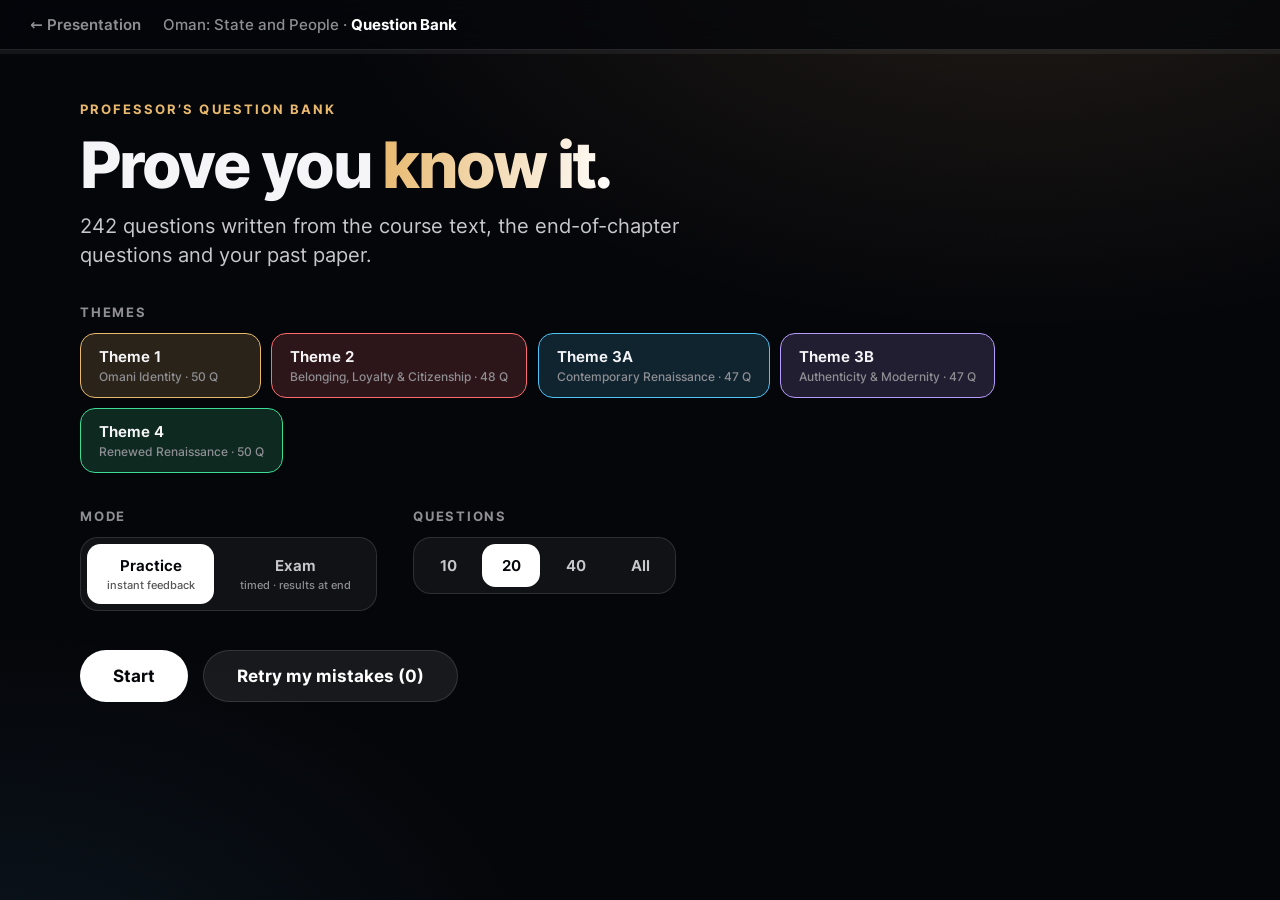
==== quiz.html @ 1a33a6f4 "Interactive Oman: State and People revision deck and question bank Co-Authored-By: Claude Opus 5.5 <" ====
<!doctype html>
<html lang="en">
<head>
<meta charset="utf-8">
<meta name="viewport" content="width=device-width,initial-scale=1">
<title>Oman Question Bank</title>
<meta name="description" content="Interactive MCQ question bank for Oman: State and People (UHE00111) — all themes.">
<link rel="icon" href="data:image/svg+xml,%3Csvg xmlns='http://www.w3.org/2000/svg' viewBox='0 0 64 64'%3E%3Crect width='64' height='64' rx='14' fill='%2305060a'/%3E%3Cpath d='M18 46V20l8 4v22M34 46V18l12 8v20' stroke='%23e8b86d' stroke-width='5' fill='none' stroke-linejoin='round'/%3E%3C/svg%3E">
<link rel="stylesheet" href="css/quiz.css?v=2">
</head>
<body>
<header class="top">
  <a class="back" href="index.html">← Presentation</a>
  <div class="brand">Oman: State and People · <b>Question Bank</b></div>
  <div class="hud" id="hud"></div>
</header>
<div class="bar"><i id="prog"></i></div>

<main id="app">
  <!-- start -->
  <section id="v-start" class="view on">
    <p class="eyebrow">Professor’s question bank</p>
    <h1>Prove you <em>know it.</em></h1>
    <p class="lead"><span id="total">0</span> questions written from the course text, the end-of-chapter questions and your past paper.</p>

    <h3 class="lbl">Themes</h3>
    <div class="chips" id="themes"></div>

    <div class="opts">
      <div>
        <h3 class="lbl">Mode</h3>
        <div class="seg" id="mode">
          <button data-v="practice" class="on">Practice<small>instant feedback</small></button>
          <button data-v="exam">Exam<small>timed · results at end</small></button>
        </div>
      </div>
      <div>
        <h3 class="lbl">Questions</h3>
        <div class="seg" id="count">
          <button data-v="10">10</button><button data-v="20" class="on">20</button><button data-v="40">40</button><button data-v="all">All</button>
        </div>
      </div>
    </div>
    <div class="go">
      <button class="btn" id="start">Start</button>
      <button class="btn ghost" id="review" hidden>Retry my mistakes (<span id="wrongN">0</span>)</button>
    </div>
    <div class="mastery" id="mastery"></div>
  </section>

  <!-- question -->
  <section id="v-q" class="view">
    <div class="qhead"><span class="badge" id="qtheme"></span><span class="qtopic" id="qtopic"></span><span class="qnum" id="qnum"></span></div>
    <h2 id="qtext"></h2>
    <div class="answers" id="answers"></div>
    <div class="explain" id="explain" hidden></div>
    <div class="qnav">
      <span class="kb">Keys <kbd>1</kbd>–<kbd>4</kbd> to answer · <kbd>Enter</kbd> next</span>
      <button class="btn" id="next" hidden>Next</button>
    </div>
  </section>

  <!-- results -->
  <section id="v-res" class="view">
    <div class="res-top">
      <svg class="ring" viewBox="0 0 220 220"><circle cx="110" cy="110" r="94" class="trk"/><circle cx="110" cy="110" r="94" class="val" id="ringv"/><text x="110" y="118" id="ringt">0%</text><text x="110" y="148" class="sub" id="rings"></text></svg>
      <div>
        <p class="eyebrow" id="verdictE"></p>
        <h1 id="verdict"></h1>
        <p class="lead" id="resline"></p>
        <div class="go"><button class="btn" id="again">New quiz</button><button class="btn ghost" id="retryWrong">Retry the ones I missed</button></div>
      </div>
    </div>
    <h3 class="lbl">By theme</h3>
    <div class="themebars" id="tbars"></div>
    <h3 class="lbl" id="revH">Review</h3>
    <div class="reviewlist" id="rlist"></div>
  </section>
</main>
<script src="js/quiz.js?v=2"></script>
</body>
</html>
---- css/quiz.css ----
@font-face{font-family:"Inter";src:url(../assets/fonts/inter-var.woff2) format("woff2");font-weight:100 900;font-display:swap}
:root{--bg:#05060a;--ink:#f5f5f7;--ink2:#c7c7cc;--ink3:#8e8e93;--line:rgba(255,255,255,.12);--card:rgba(28,30,38,.7);
  --t1:#e8b86d;--t2:#ff6b6b;--t3a:#4fc3f7;--t3b:#b79cff;--t4:#3ddc97;--ok:#3ddc97;--bad:#ff5a5f;--accent:#e8b86d;--ease:cubic-bezier(.2,.8,.2,1);--spring:cubic-bezier(.34,1.56,.64,1)}
*{box-sizing:border-box;margin:0;padding:0}
html{font-size:clamp(15px,1.05vw,24px)}
body{min-height:100vh;background:radial-gradient(1200px 700px at 80% -10%,rgba(232,184,109,.13),transparent 60%),radial-gradient(900px 600px at 0% 110%,rgba(79,195,247,.08),transparent 60%),var(--bg);
  color:var(--ink);font-family:"Inter",-apple-system,"Segoe UI",system-ui,sans-serif;-webkit-font-smoothing:antialiased}
.top{position:sticky;top:0;z-index:5;display:flex;align-items:center;gap:1.5rem;padding:1rem 2rem;background:rgba(5,6,10,.7);backdrop-filter:blur(18px);border-bottom:1px solid var(--line)}
.back{color:var(--ink3);text-decoration:none;font-weight:600}.back:hover{color:#fff}
.brand{flex:1;color:var(--ink3);font-weight:500}.brand b{color:#fff}
.hud{font-weight:700;font-variant-numeric:tabular-nums;display:flex;gap:1.2rem;color:var(--ink2)}
.hud .ok{color:var(--ok)}.hud .bad{color:var(--bad)}
.bar{height:4px;background:rgba(255,255,255,.06)}.bar i{display:block;height:100%;width:0;background:var(--accent);box-shadow:0 0 14px var(--accent);transition:width .6s var(--ease)}
main{max-width:1180px;margin:0 auto;padding:3.2rem 2rem 6rem}
.view{display:none;animation:in .6s var(--ease)}.view.on{display:block}
@keyframes in{from{opacity:0;transform:translateY(18px);filter:blur(6px)}to{opacity:1;transform:none;filter:none}}
.eyebrow{color:var(--accent);font-weight:700;letter-spacing:.16em;text-transform:uppercase;font-size:.85rem;margin-bottom:1rem}
h1{font-size:clamp(2.6rem,5vw,4.6rem);line-height:1.02;letter-spacing:-.04em;font-weight:800}
h1 em{font-style:normal;background:linear-gradient(100deg,var(--accent),#fff);-webkit-background-clip:text;background-clip:text;color:transparent}
.lead{font-size:1.3rem;color:var(--ink2);margin-top:1rem;line-height:1.45;max-width:46rem}
.lbl{font-size:.85rem;letter-spacing:.14em;text-transform:uppercase;color:var(--ink3);margin:2.4rem 0 .9rem;font-weight:700}
.chips{display:flex;flex-wrap:wrap;gap:.7rem}
.chip{all:unset;cursor:pointer;padding:.85rem 1.2rem;border-radius:1rem;border:1px solid var(--line);background:var(--card);font-weight:650;display:flex;flex-direction:column;gap:.2rem;min-width:9.5rem;transition:transform .4s var(--spring),border-color .3s,background .3s}
.chip small{color:var(--ink3);font-weight:500;font-size:.8rem}
.chip.on{border-color:var(--c);background:color-mix(in srgb,var(--c) 16%,transparent)}
.chip:hover{transform:translateY(-3px)}
.opts{display:flex;flex-wrap:wrap;gap:2.4rem}
.seg{display:inline-flex;gap:.4rem;padding:.4rem;border-radius:1.2rem;background:rgba(255,255,255,.05);border:1px solid var(--line)}
.seg button{all:unset;cursor:pointer;padding:.8rem 1.3rem;border-radius:.9rem;font-weight:650;color:var(--ink2);display:flex;flex-direction:column;gap:.15rem;text-align:center}
.seg button small{font-size:.75rem;font-weight:500;color:var(--ink3)}
.seg button.on{background:#fff;color:#05060a}.seg button.on small{color:#555}
.go{display:flex;gap:1rem;flex-wrap:wrap;margin-top:2.6rem}
.btn{all:unset;cursor:pointer;background:#fff;color:#05060a;font-weight:700;font-size:1.1rem;padding:1rem 2.2rem;border-radius:999px;transition:transform .35s var(--spring),box-shadow .35s}
.btn:hover{transform:scale(1.04);box-shadow:0 14px 40px rgba(255,255,255,.15)}
.btn.ghost{background:rgba(255,255,255,.08);color:#fff;border:1px solid var(--line)}
.mastery{margin-top:3rem;display:grid;grid-template-columns:repeat(auto-fit,minmax(12rem,1fr));gap:1rem}
.mastery .m{background:var(--card);border:1px solid var(--line);border-radius:1.2rem;padding:1.1rem 1.2rem}
.mastery .m b{display:block;font-size:.8rem;letter-spacing:.1em;text-transform:uppercase;color:var(--c)}
.mastery .m span{font-size:1.8rem;font-weight:800;letter-spacing:-.03em}
.mastery .m i{display:block;height:6px;border-radius:3px;background:rgba(255,255,255,.08);margin-top:.6rem;overflow:hidden}
.mastery .m i::after{content:"";display:block;height:100%;width:var(--w);background:var(--c)}

.qhead{display:flex;align-items:center;gap:1rem;margin-bottom:1.6rem;flex-wrap:wrap}
.badge{font-size:.8rem;font-weight:800;letter-spacing:.12em;text-transform:uppercase;padding:.45rem .9rem;border-radius:999px;background:color-mix(in srgb,var(--accent) 18%,transparent);color:var(--accent)}
.qtopic{color:var(--ink3);font-weight:600;flex:1}
.qnum{color:var(--ink3);font-weight:700;font-variant-numeric:tabular-nums}
#qtext{font-size:clamp(1.7rem,3vw,2.5rem);line-height:1.22;letter-spacing:-.025em;font-weight:750;margin-bottom:2rem}
.answers{display:grid;gap:.9rem}
.ans{all:unset;cursor:pointer;display:flex;align-items:center;gap:1.1rem;padding:1.2rem 1.4rem;border-radius:1.2rem;border:1.5px solid var(--line);background:var(--card);font-size:1.25rem;font-weight:550;line-height:1.35;transition:transform .35s var(--spring),border-color .25s,background .25s,opacity .3s}
.ans:hover:not(.done){transform:translateX(6px);border-color:var(--accent)}
.ans .k{flex:none;width:2.4rem;height:2.4rem;border-radius:.8rem;display:grid;place-items:center;font-weight:800;background:rgba(255,255,255,.08);font-size:1rem}
.ans.sel{border-color:var(--accent);background:color-mix(in srgb,var(--accent) 12%,transparent)}
.ans.right{border-color:var(--ok);background:rgba(61,220,151,.13)}.ans.right .k{background:var(--ok);color:#05060a}
.ans.wrong{border-color:var(--bad);background:rgba(255,90,95,.12);animation:shake .45s}.ans.wrong .k{background:var(--bad);color:#05060a}
.ans.dim{opacity:.4}
@keyframes shake{20%,60%{transform:translateX(-8px)}40%,80%{transform:translateX(8px)}}
.explain{margin-top:1.4rem;padding:1.3rem 1.5rem;border-radius:1.2rem;background:rgba(255,255,255,.04);border:1px solid var(--line);font-size:1.1rem;line-height:1.5;color:var(--ink2);animation:in .5s var(--ease)}
.explain b{color:#fff}.explain .src{display:block;margin-top:.7rem;color:var(--ink3);font-size:.9rem}
.explain .note{display:block;margin-top:.8rem;padding:.8rem 1rem;border-radius:.8rem;background:rgba(232,184,109,.1);color:#f3d9ae;font-size:.95rem}
.qnav{display:flex;justify-content:space-between;align-items:center;margin-top:2rem;gap:1rem}
.kb{color:var(--ink3);font-size:.9rem}
kbd{font:700 .8rem Inter,sans-serif;background:#1e2029;border:1px solid #333744;border-radius:.4rem;padding:.15rem .45rem;color:#fff}

.res-top{display:grid;grid-template-columns:auto 1fr;gap:3rem;align-items:center}
.ring{width:15rem;height:15rem}
.ring circle{fill:none;stroke-width:14}.ring .trk{stroke:rgba(255,255,255,.08)}
.ring .val{stroke:var(--accent);stroke-linecap:round;transform:rotate(-90deg);transform-origin:110px 110px;stroke-dasharray:590.6;stroke-dashoffset:590.6;transition:stroke-dashoffset 1.6s var(--ease)}
.ring text{fill:#fff;text-anchor:middle;font-size:44px;font-weight:800;font-family:Inter}.ring text.sub{font-size:15px;fill:#8e8e93;font-weight:600}
.themebars{display:grid;gap:.8rem}
.tb{display:grid;grid-template-columns:14rem 1fr 4rem;gap:1rem;align-items:center}
.tb b{color:var(--c);font-weight:700}
.tb i{height:12px;border-radius:6px;background:rgba(255,255,255,.08);overflow:hidden}.tb i::after{content:"";display:block;height:100%;width:var(--w);background:var(--c);transition:width 1.2s var(--ease)}
.tb span{text-align:right;font-weight:700;font-variant-numeric:tabular-nums}
.reviewlist{display:grid;gap:.9rem}
.rv{background:var(--card);border:1px solid var(--line);border-radius:1.1rem;padding:1.1rem 1.3rem}
.rv h4{font-size:1.1rem;line-height:1.35;margin-bottom:.5rem}
.rv p{color:var(--ink2);line-height:1.45}.rv .y{color:var(--bad)}.rv .c{color:var(--ok)}
@media (max-width:760px){.res-top{grid-template-columns:1fr}.tb{grid-template-columns:7rem 1fr 3rem}main{padding:2rem 1rem 5rem}.top{padding:.8rem 1rem}.brand{display:none}}
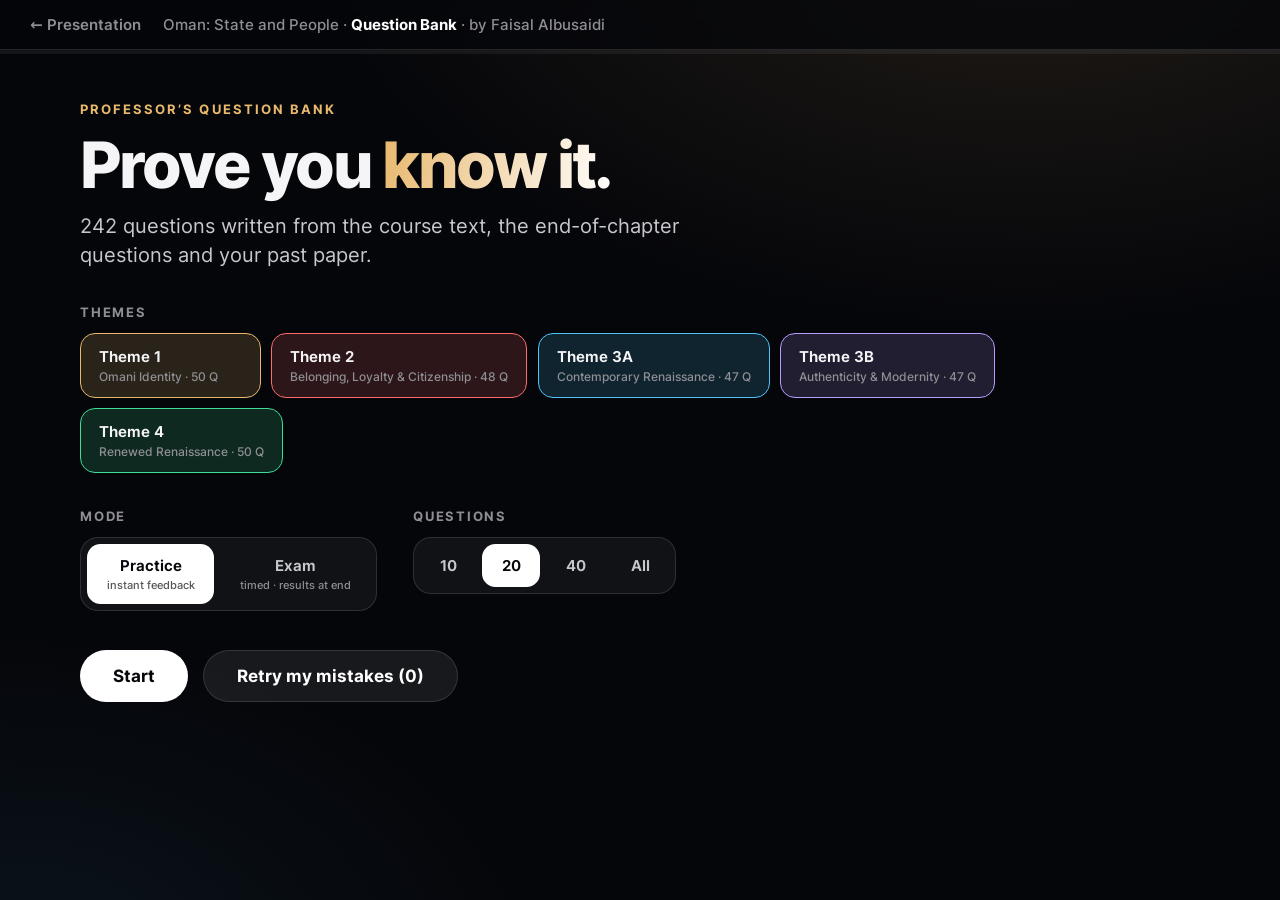
==== commit 9f8ba002: "Replace university logo with Faisal Albusaidi credit Co-Authored-By: Claude Opus 5.5 <noreply@anthro" ====
--- a/quiz.html
+++ b/quiz.html
@@ -4,6 +4,7 @@
 <meta charset="utf-8">
 <meta name="viewport" content="width=device-width,initial-scale=1">
 <title>Oman Question Bank</title>
+<meta name="author" content="Faisal Albusaidi">
 <meta name="description" content="Interactive MCQ question bank for Oman: State and People (UHE00111) — all themes.">
 <link rel="icon" href="data:image/svg+xml,%3Csvg xmlns='http://www.w3.org/2000/svg' viewBox='0 0 64 64'%3E%3Crect width='64' height='64' rx='14' fill='%2305060a'/%3E%3Cpath d='M18 46V20l8 4v22M34 46V18l12 8v20' stroke='%23e8b86d' stroke-width='5' fill='none' stroke-linejoin='round'/%3E%3C/svg%3E">
 <link rel="stylesheet" href="css/quiz.css?v=2">
@@ -11,7 +12,7 @@
 <body>
 <header class="top">
   <a class="back" href="index.html">← Presentation</a>
-  <div class="brand">Oman: State and People · <b>Question Bank</b></div>
+  <div class="brand">Oman: State and People · <b>Question Bank</b> · by Faisal Albusaidi</div>
   <div class="hud" id="hud"></div>
 </header>
 <div class="bar"><i id="prog"></i></div>
